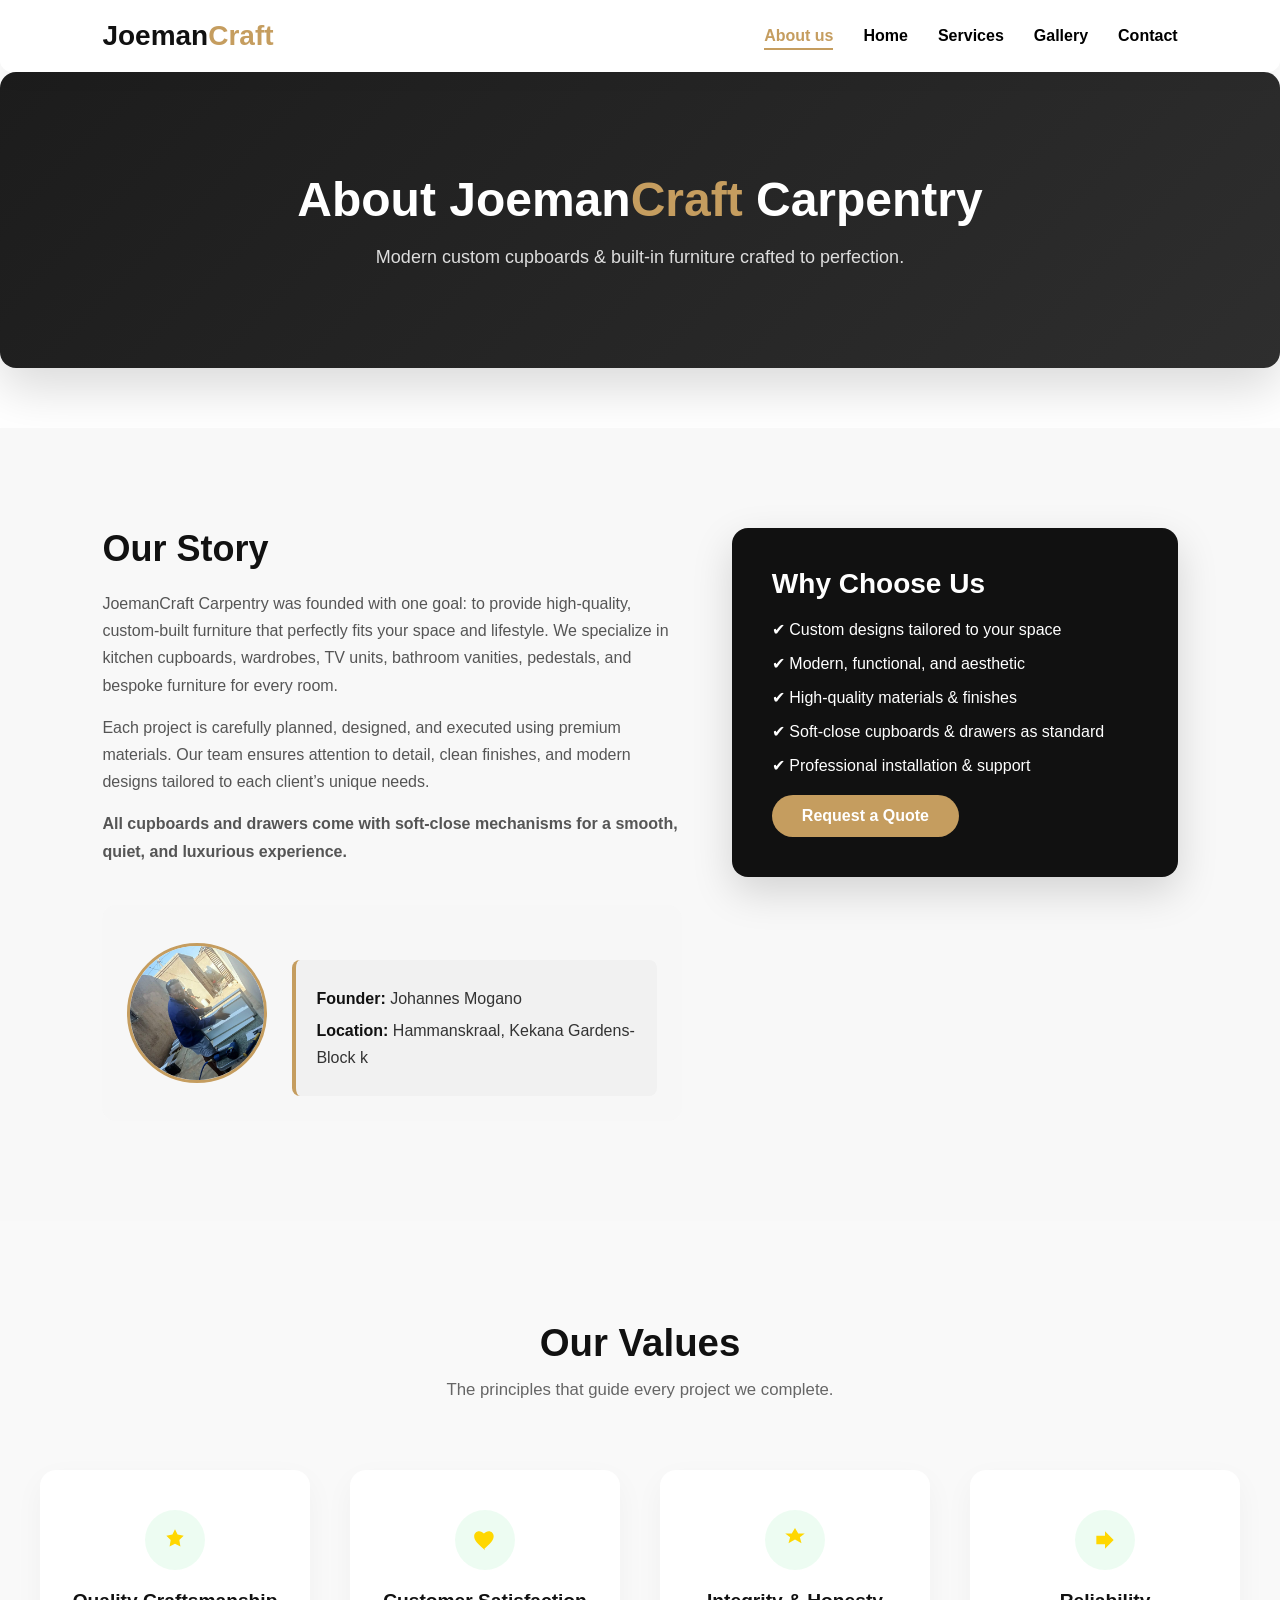
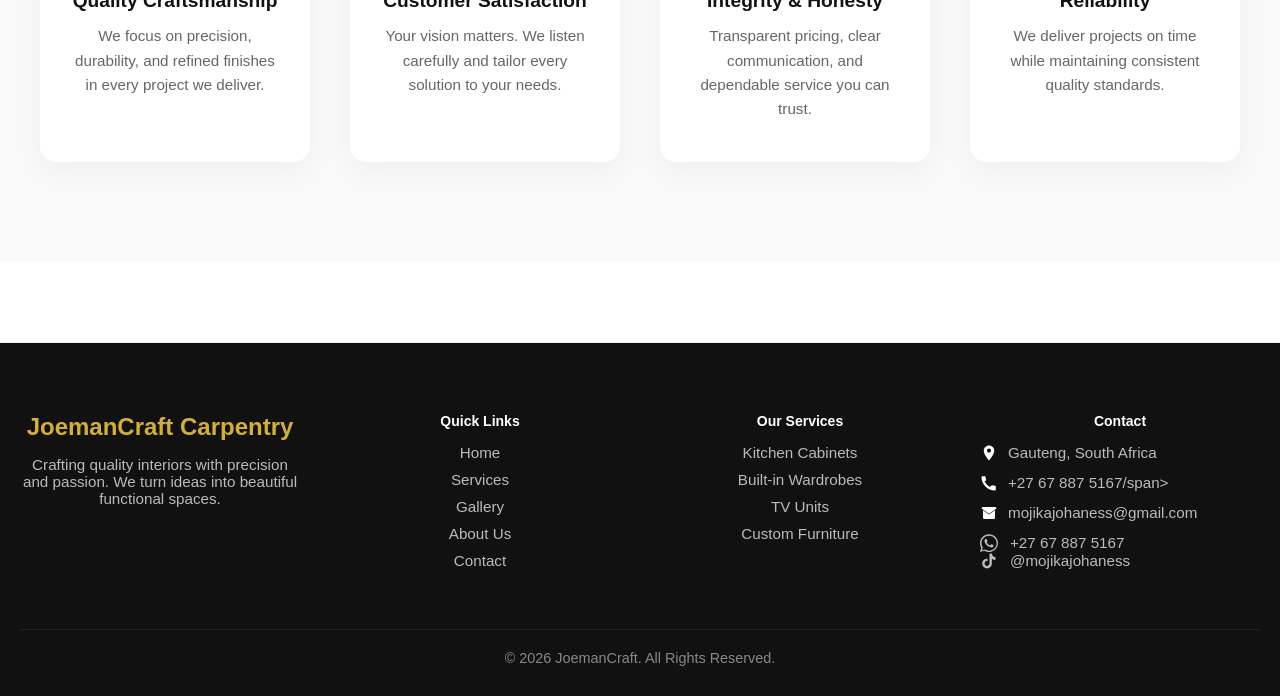
==== about.html @ 2ada07b4 "Initial commit" ====
<!DOCTYPE html>
<html lang="en">
<head>
    <meta charset="UTF-8">
    <meta name="viewport" content="width=device-width, initial-scale=1.0">
    <title>About Us - JoemanCraft</title>
    <link rel="stylesheet" href="style.css">
</head>
<body>

    <header>
    <nav class="navbar">
        <a href="index.html" class="logo">Joeman<span class="brand-gold">Craft</span></a>
        <ul class="nav-links">
            <li><a href="about.html" class="active">About us</a></li>
            <li><a href="index.html">Home</a></li>
            <li><a href="services.html">Services</a></li>
            <li><a href="gallery.html">Gallery</a></li>
            <li><a href="contact.html">Contact</a></li>
        </ul>
    </nav>
</header>


    <!-- HERO / PAGE TITLE -->
    <section class="page-hero">
        <h1>About Joeman<span class="brand-gold">Craft</span> Carpentry</h1>
        <p>Modern custom cupboards & built-in furniture crafted to perfection.</p>
    </section>

    <!-- FULL ABOUT SECTION -->
    <section class="about-page">
        <div class="about-container">

           
            <div class="about-text">
                <h2>Our Story</h2>
                <p>
                    JoemanCraft Carpentry was founded with one goal: to provide high-quality, custom-built
                    furniture that perfectly fits your space and lifestyle. We specialize in
                    kitchen cupboards, wardrobes, TV units, bathroom vanities, pedestals, and
                    bespoke furniture for every room.
                </p>
                <p>
                    Each project is carefully planned, designed, and executed using premium
                    materials. Our team ensures attention to detail, clean finishes, and
                    modern designs tailored to each client’s unique needs.
                </p>
                <p class="about-highlight">
                    All cupboards and drawers come with soft-close mechanisms for a
                    smooth, quiet, and luxurious experience.
                </p>

                <div class="about-founder-box">
        <img src="images/founder.jpg" alt="Johannes Mogano - Founder of JoemanCraft"> 

                <div class="about-founder">
                <p><strong>Founder:</strong> Johannes Mogano</p>
                <p><strong>Location:</strong> Hammanskraal, Kekana Gardens-Block k</p>
            </div>
            </div>
</div>
            
            <div class="about-feature-box">
                <h3>Why Choose Us</h3>
                <ul>
                    <li>✔ Custom designs tailored to your space</li>
                    <li>✔ Modern, functional, and aesthetic</li>
                    <li>✔ High-quality materials & finishes</li>
                    <li>✔ Soft-close cupboards & drawers as standard</li>
                    <li>✔ Professional installation & support</li>
                </ul>
                <a href="contact.html" class="btn-primary">Request a Quote</a>
            </div>

        </div>
    </section>

<section class="values-section">
  <div class="values-container">

    <div class="values-header">
      <h2>Our Values</h2>
      <p>The principles that guide every project we complete.</p>
    </div>

    <div class="values-grid">

      <!-- Value 1 -->
      <div class="value-card">
        <div class="value-icon">
          <svg viewBox="0 0 24 24">
            <path fill="currentColor" d="M12 2l2.39 4.84L20 8l-4 3.89L17 18l-5-2.64L7 18l1-6.11L4 8l5.61-1.16z"/>
          </svg>
        </div>
        <h3>Quality Craftsmanship</h3>
        <p>We focus on precision, durability, and refined finishes in every project we deliver.</p>
      </div>


      <div class="value-card">
        <div class="value-icon">
          <svg viewBox="0 0 24 24">
            <path fill="currentColor" d="M12 21.35l-1.45-1.32C5.4 15.36 2 12.28 2 8.5 2 6 4 4 6.5 4c1.74 0 3.41 1.01 4.5 2.09C12.09 5.01 13.76 4 15.5 4 18 4 20 6 20 8.5c0 3.78-3.4 6.86-8.55 11.54z"/>
          </svg>
        </div>
        <h3>Customer Satisfaction</h3>
        <p>Your vision matters. We listen carefully and tailor every solution to your needs.</p>
      </div>

 
      <div class="value-card">
        <div class="value-icon">
          <svg viewBox="0 0 24 24">
            <path fill="currentColor" d="M12 1l3 5h6l-4.5 3.5L18 15l-6-3.5L6 15l1.5-5.5L3 6h6z"/>
          </svg>
        </div>
        <h3>Integrity & Honesty</h3>
        <p>Transparent pricing, clear communication, and dependable service you can trust.</p>
      </div>


      <div class="value-card">
        <div class="value-icon">
          <svg viewBox="0 0 24 24">
            <path fill="currentColor" d="M12 8V4l8 8-8 8v-4H4V8z"/>
          </svg>
        </div>
        <h3>Reliability</h3>
        <p>We deliver projects on time while maintaining consistent quality standards.</p>
      </div>

    </div>
  </div>
</section>


<footer class="footer">
  <div class="footer-container">

    <!-- Brand -->
    <div class="footer-col">
      <h3 class="footer-logo">JoemanCraft Carpentry</h3>
      <p>Crafting quality interiors with precision and passion. 
      We turn ideas into beautiful functional spaces.</p>
    </div>

    <!-- Quick Links -->
    <div class="footer-col">
      <h4>Quick Links</h4>
      <ul>
        <li><a href="index.html">Home</a></li>
        <li><a href="services.html">Services</a></li>
        <li><a href="gallery.html">Gallery</a></li>
        <li><a href="about.html">About Us</a></li>
        <li><a href="contact.html">Contact</a></li>
      </ul>
    </div>

    <!-- Services -->
    <div class="footer-col">
      <h4>Our Services</h4>
      <ul>
        <li>Kitchen Cabinets</li>
        <li>Built-in Wardrobes</li>
        <li>TV Units</li>
        <li>Custom Furniture</li>
      </ul>
    </div>

    <div class="footer-col">
  <h4>Contact</h4>

  <div class="footer-contact-item">
    <svg viewBox="0 0 24 24" class="footer-icon">
      <path fill="currentColor" d="M12 2C8.13 2 5 5.13 5 9c0 5.25 7 13 7 13s7-7.75 7-13c0-3.87-3.13-7-7-7zm0 9.5A2.5 2.5 0 1 1 12 6a2.5 2.5 0 0 1 0 5.5z"/>
    </svg>
    <span>Gauteng, South Africa</span>
  </div>

  <div class="footer-contact-item">
    <svg viewBox="0 0 24 24" class="footer-icon">
      <path fill="currentColor" d="M6.62 10.79a15.05 15.05 0 0 0 6.59 6.59l2.2-2.2a1 1 0 0 1 1-.24c1.12.37 2.33.57 3.59.57a1 1 0 0 1 1 1V21a1 1 0 0 1-1 1C10.07 22 2 13.93 2 4a1 1 0 0 1 1-1h3.5a1 1 0 0 1 1 1c0 1.26.2 2.47.57 3.59a1 1 0 0 1-.25 1l-2.2 2.2z"/>
    </svg>
    <span>+27 67 887 5167/span>
  </div>

  <div class="footer-contact-item">
    <svg viewBox="0 0 24 24" class="footer-icon">
      <path fill="currentColor" d="M20 4H4a2 2 0 0 0-2 2v.01L12 13l10-6.99V6a2 2 0 0 0-2-2zm0 4.25l-8 5.6-8-5.6V18a2 2 0 0 0 2 2h12a2 2 0 0 0 2-2V8.25z"/>
    </svg>
    <span> mojikajohaness@gmail.com</span>
  </div>

<!-- WhatsApp -->
  <a href="https://wa.me/27678875167" target="_blank" class="social-item">
    <svg viewBox="0 0 32 32" class="social-icon">
      <path fill="currentColor" d="M16 .396C7.163.396 0 7.559 0 16.396c0 2.89.76 5.72 2.205 8.21L0 32l7.623-2.168a15.89 15.89 0 0 0 8.377 2.353c8.837 0 16-7.163 16-16S24.837.396 16 .396zm0 29.243c-2.512 0-4.973-.673-7.123-1.947l-.508-.302-4.522 1.287 1.208-4.412-.331-.519a13.36 13.36 0 0 1-2.056-7.17c0-7.42 6.038-13.457 13.457-13.457S29.582 9.156 29.582 16.576 23.544 29.64 16.125 29.64zm7.314-10.15c-.4-.2-2.364-1.166-2.73-1.298-.366-.133-.632-.2-.898.2-.266.4-1.032 1.298-1.266 1.566-.233.266-.466.3-.866.1-.4-.2-1.688-.622-3.214-1.984-1.187-1.058-1.988-2.366-2.222-2.766-.233-.4-.025-.616.175-.816.18-.18.4-.466.6-.7.2-.233.266-.4.4-.666.133-.266.066-.5-.033-.7-.1-.2-.898-2.164-1.23-2.964-.324-.78-.653-.674-.898-.686l-.766-.013c-.266 0-.7.1-1.066.5-.366.4-1.4 1.366-1.4 3.332s1.433 3.866 1.633 4.132c.2.266 2.822 4.307 6.84 6.04.956.413 1.7.66 2.28.844.958.305 1.83.262 2.52.159.77-.115 2.364-.966 2.697-1.9.333-.933.333-1.733.233-1.9-.1-.166-.366-.266-.766-.466z"/>
    </svg>
    <span>+27 67 887 5167</span>
  </a>

  <!-- TikTok -->
  <a href="https://www.tiktok.com/@mojikajohaness" target="_blank" class="social-item">
    <svg viewBox="0 0 24 24" class="social-icon">
      <path fill="currentColor" d="M19.589 6.686a4.793 4.793 0 0 1-3.77-4.237V2h-3.19v13.372c0 1.83-1.484 3.314-3.314 3.314a3.314 3.314 0 0 1 0-6.628c.274 0 .54.034.795.097V8.96a6.504 6.504 0 0 0-.795-.05A6.505 6.505 0 1 0 15.82 15.37V8.977a8.003 8.003 0 0 0 4.77 1.582V7.37a4.77 4.77 0 0 1-.001-.684z"/>
    </svg>
    <span>@mojikajohaness</span>
  </a>
</div>

  </div>

  <div class="footer-bottom">
    <p>© 2026 JoemanCraft. All Rights Reserved.</p>
  </div>
</footer>


</body>
</html>
---- style.css ----
:root {
    --primary: #111;
    --secondary: #c9a24d;
    --light: #f5f5f5;
    --grey: #888;
}

* {
    margin: 0;
    padding: 0;
    box-sizing: border-box;
}

body {
    font-family: 'Poppins', sans-serif;
    color: var(--primary);
}

/* HEADER */
.header {
    display: flex;
    justify-content: space-between;
    align-items: center;
    padding: 25px 8%;
    border-bottom: 1px solid #eee;
}

.logo {
    font-family: 'Montserrat', sans-serif;
    font-size: 24px;
    font-weight: 700;
}

.logo span {
    color: var(--secondary);
}

.nav a {
    margin-left: 30px;
    text-decoration: none;
    color: var(--primary);
    font-weight: 500;
}

.nav a:hover {
    color: var(--secondary);
}

/* HERO */
.hero {
    height: 80vh;
    display: flex;
    align-items: center;
    padding: 0 8%;
    background: linear-gradient(to right, #111, #333);
    color: white;
}

.hero h1 {
    font-family: 'Montserrat', sans-serif;
    font-size: 46px;
    margin-bottom: 20px;
}

.hero p {
    max-width: 550px;
    color: #ddd;
    margin-bottom: 30px;
}

/* BUTTONS */
.btn {
    padding: 12px 28px;
    background: var(--secondary);
    color: #111;
    text-decoration: none;
    font-weight: 600;
}

.btn-outline {
    background: transparent;
    border: 2px solid var(--secondary);
    color: var(--secondary);
}

/* SERVICES */
.services-preview {
    padding: 80px 8%;
    background: var(--light);
    text-align: center;
}

.services-preview h2 {
    font-family: 'Montserrat', sans-serif;
    margin-bottom: 50px;
}

.services-grid {
    display: grid;
    grid-template-columns: repeat(auto-fit, minmax(220px, 1fr));
    gap: 25px;
}

.service-box {
    padding: 40px;
    background: white;
    border: 1px solid #eee;
    font-weight: 500;
}

/* CTA */
.cta {
    padding: 80px 8%;
    background: #111;
    color: white;
    text-align: center;
}

/* FOOTER */
.footer {
    padding: 25px;
    text-align: center;
    border-top: 1px solid #eee;
    font-size: 14px;
    color: var(--grey);
}

/* PAGE HERO */
.page-hero {
    padding: 80px 8%;
    background: #111;
    color: white;
    text-align: center;
}

.page-hero h1 {
    font-family: 'Montserrat', sans-serif;
    font-size: 42px;
    margin-bottom: 15px;
}

.page-hero p {
    color: #ccc;
}

/* SERVICES PAGE */
.services-page {
    padding: 80px 8%;
    display: grid;
    grid-template-columns: repeat(auto-fit, minmax(280px, 1fr));
    gap: 40px;
}

.service-item {
    border: 1px solid #eee;
    padding: 35px;
    background: white;
}

.service-item h3 {
    font-family: 'Montserrat', sans-serif;
    margin-bottom: 15px;
}
/* MODERN SERVICES SECTION */
.services-preview-modern {
    padding: 80px 8%;
    background: #f9f9f9;
}

.services-preview-modern h2 {
    text-align: center;
    font-family: 'Montserrat', sans-serif;
    font-size: 40px;
    margin-bottom: 50px;
}

.service-card {
    display: flex;
    align-items: center;
    padding: 25px 30px;
    margin-bottom: 25px;
    background: white;
    border-left: 5px solid var(--secondary);
    transition: transform 0.3s ease, box-shadow 0.3s ease;
}

.service-card:hover {
    transform: translateY(-5px);
    box-shadow: 0px 10px 25px rgba(0,0,0,0.1);
}

.service-content h3 {
    font-family: 'Montserrat', sans-serif;
    font-size: 24px;
    margin-bottom: 8px;
    color: var(--primary);
}

.service-content p {
    font-size: 16px;
    color: var(--grey);
}

/* HOME PAGE MODERN ICON SERVICES */
.services-preview-modern-icons {
    padding: 80px 8%;
    background: #f9f9f9;
    text-align: center;
}

.services-preview-modern-icons h2 {
    font-family: 'Montserrat', sans-serif;
    font-size: 40px;
    margin-bottom: 10px;
}

.services-subtitle {
    color: var(--grey);
    margin-bottom: 50px;
    font-size: 18px;
}

.services-grid-icons {
    display: grid;
    grid-template-columns: repeat(auto-fit, minmax(180px, 1fr));
    gap: 30px;
}

.service-icon-card {
    background: white;
    padding: 30px 20px;
    border-radius: 12px;
    transition: transform 0.3s ease, box-shadow 0.3s ease;
    cursor: pointer;
}

.service-icon-card:hover {
    transform: translateY(-7px);
    box-shadow: 0px 15px 30px rgba(0,0,0,0.12);
}

.service-icon-card .icon {
    font-size: 36px;
    margin-bottom: 15px;
}

.service-icon-card h3 {
    font-family: 'Montserrat', sans-serif;
    font-size: 20px;
    margin-bottom: 8px;
}

.service-icon-card p {
    font-size: 15px;
    color: var(--grey);
}
/* PNG Icon Styling for Home Page Services */
.service-icon-card .icon img {
    width: 60px;           /* size of icon */
    height: 60px;          /* keeps square shape */
    object-fit: contain;    /* prevents stretching */
    margin-bottom: 15px;    /* space between icon and title */
}
.service-icon-card .icon img:hover {
    transform: scale(1.1);
    transition: transform 0.3s ease;
}
.soft-close-tagline {
    text-align: center;
    font-size: 16px;
    color: var(--secondary);
    margin-bottom: 40px;
    font-weight: 500;
}


/* MODERN HERO SECTION */
.hero-modern {
    background: linear-gradient(135deg, #f5f5f5, #e0e0e0); /* subtle gradient */
    padding: 120px 8%;
    text-align: center;
    border-radius: 20px; /* soft edges, not a box */
    box-shadow: 0 15px 40px rgba(0,0,0,0.08); /* soft floating effect */
    margin-bottom: 60px;
}

.hero-modern h1 {
    font-family: 'Montserrat', sans-serif;
    font-size: 48px;
    margin-bottom: 20px;
    color: #111;
}

.hero-modern p {
    font-size: 18px;
    color: #555;
    margin-bottom: 30px;
}

.hero-modern .btn-primary {
    display: inline-block;
    background-color: #c59d5f; /* premium gold accent */
    color: white;
    padding: 12px 30px;
    border-radius: 30px;
    font-weight: 600;
    text-decoration: none;
    transition: background 0.3s ease;
}

.hero-modern .btn-primary:hover {
    background-color: #a47c3f; /* slightly darker on hover */
}

.hero-buttons {
    display: flex;
    justify-content: center;
    gap: 20px; /* space between buttons */
    flex-wrap: wrap; /* keeps it neat on mobile */
}

/* Primary button (already exists) */
.btn-primary {
    display: inline-block;
    background-color: #c59d5f; /* premium gold */
    color: white;
    padding: 12px 30px;
    border-radius: 30px;
    font-weight: 600;
    text-decoration: none;
    transition: background 0.3s ease;
}

.btn-primary:hover {
    background-color: #a47c3f; /* darker gold on hover */
}

/* Secondary button for Request a Quote */
.btn-secondary {
    display: inline-block;
    background-color: #111; /* dark but elegant */
    color: white;
    padding: 12px 30px;
    border-radius: 30px;
    font-weight: 600;
    text-decoration: none;
    transition: background 0.3s ease, color 0.3s ease;
}

.btn-secondary:hover {
    background-color: #333; /* slightly lighter on hover */
    color: #c59d5f; /* optional: gold text on hover */
}

/* MODERN DARK HERO */
.hero-modern-dark {
    position: relative;
    background: linear-gradient(135deg, #1c1c1c, #2e2e2e);
    padding: 140px 8%;
    border-radius: 20px;
    color: white;
    text-align: center;
    overflow: hidden;
    margin-bottom: 60px;
    box-shadow: 0 20px 50px rgba(0,0,0,0.15);
}

.hero-modern-dark .hero-overlay {
    position: absolute;
    top: 0; left: 0; right: 0; bottom: 0;
    background: rgba(0,0,0,0.2); /* subtle overlay for depth */
    border-radius: 20px;
    z-index: 1;
}

.hero-modern-dark .hero-content {
    position: relative;
    z-index: 2;
}

.hero-modern-dark h1 {
    font-family: 'Montserrat', sans-serif;
    font-size: 50px;
    margin-bottom: 20px;
    line-height: 1.2;
}

.hero-modern-dark p {
    font-size: 18px;
    margin-bottom: 30px;
    color: #ddd;
}

.hero-buttons {
    display: flex;
    justify-content: center;
    gap: 20px;
    flex-wrap: wrap;
}

.btn-primary {
    display: inline-block;
    background-color: #c59d5f; /* gold accent */
    color: white;
    padding: 12px 30px;
    border-radius: 30px;
    font-weight: 600;
    text-decoration: none;
    transition: background 0.3s ease;
}

.btn-primary:hover {
    background-color: #a47c3f;
}

.btn-secondary {
    display: inline-block;
    background-color: #333;
    color: white;
    padding: 12px 30px;
    border-radius: 30px;
    font-weight: 600;
    text-decoration: none;
    transition: background 0.3s ease, color 0.3s ease;
}

.btn-secondary:hover {
    background-color: #555;
    color: #c59d5f;
}

.soft-close-tagline {
    margin-top: 20px;
    font-size: 16px;
    color: #f5d78e; /* subtle gold */
    font-weight: 500;
}

/* BRAND NAME IN HERO */
.hero-modern-dark h1 {
    font-size: 64px;              /* BIG brand text */
    font-weight: 800;
    letter-spacing: 2px;
    margin-bottom: 20px;
    color: #ffffff;               /* Joeman in white */
    text-transform: uppercase;
}

/* GOLD "Craft" */
.hero-modern-dark h1 span {
    color:     #d4af37;           /* premium gold */
margin-left: 6px;
}

.hero-slogan {
    font-size: 18px;
    color: #ddd;
    margin-bottom: 30px;
    letter-spacing: 1px;
}

/* INITIAL STATE */
.animate-title,
.animate-slogan,
.animate-buttons,
.animate-tagline {
    opacity: 0;
    transform: translateY(70px);
    animation: slideUpFade 2s ease-out forwards;
}

/* STAGGERED TIMING */
.animate-title {
    animation-delay: 0.2s;
}

.animate-slogan {
    animation-delay: 0.6s;
}

.animate-buttons {
    animation-delay: 1s;
}

.animate-tagline {
    animation-delay: 1.4s;
}

/* KEYFRAMES */
@keyframes slideUpFade {
    from {
        opacity: 0;
        transform: translateY(70px);
    }
    to {
        opacity: 1;
        transform: translateY(0);
    }
}
/* =======================
   SERVICES HERO SECTION
======================= */

    .services-hero {
    position: relative;
    background: none;
    height: 80vh;
    min-height: 520px;
    border-radius: 20px;
    overflow: hidden;
    margin-bottom: 100px;
}
/* OVERLAY */
.services-hero-overlay {
    position: absolute;
    inset: 0;
    background: rgba(0,0,0,0.45);
    z-index: 1;
}

/* CONTENT */
.services-hero-content {
    position: relative;
    z-index: 2;
    height: 100%;
    display: flex;
    flex-direction: column;
    justify-content: center;
    align-items: center;
    text-align: center;
    color: #fff;
}

.services-hero-content h1 {
    font-size: 52px;
    font-weight: 800;
    margin-bottom: 15px;
    text-transform: uppercase;
}

.services-hero-content p {
    font-size: 18px;
    color: #ddd;
    max-width: 600px;
}

.services-hero-slider{
    position: absolute;
    inset: 0;
    z-index:0;
    overflow: hidden;
}
.services-hero-slides{
    display:flex;
    width: 100%;
    height: 100%;
    transform: translateX(0);
    transition: transform 1s ease-in-out;
}
.services-hero-slides img {
    width: 100vw;
    height: 100%;
    object-fit: contain;
    background:fixed;
    flex-shrink:0;
}

/* HOME ABOUT PREVIEW SECTION */
.about-preview {
    padding: 80px 8%;
    text-align: center;
    background-color: #ffffff;
}

.about-preview h2 {
    font-size: 36px;
    margin-bottom: 20px;
    color: #111;
}

.about-preview p {
    font-size: 16px;
    color: #555;
    max-width: 700px;
    margin: 0 auto 30px auto;
    line-height: 1.7;
}

/* Button already exists, this just ensures spacing */
.about-preview .btn-secondary {
    margin-top: 10px;
    display: inline-block;
}

/* Responsive */
@media (max-width: 768px) {
    .about-preview h2 {
        font-size: 30px;
    }
}
.about-preview h2 span {
    color: #c59d5f; /* gold */
}

.brand-gold {
    color: #c59d5f; /* premium gold */
}
 /* PAGE HERO */
.page-hero {
    background: linear-gradient(135deg, #1c1c1c, #2e2e2e);
    padding: 100px 8%;
    text-align: center;
    color: white;
    border-radius: 16px;
    margin-bottom: 60px;
    box-shadow: 0 20px 50px rgba(0,0,0,0.15);
}

.page-hero h1 {
    font-size: 48px;
    margin-bottom: 20px;
}

.page-hero p {
    font-size: 18px;
    color: #ddd;
}

/* FULL ABOUT PAGE */
.about-page {
    padding: 100px 8%;
    background-color: #f8f8f8;
}

.about-container {
    display: grid;
    grid-template-columns: 1.3fr 1fr;
    gap: 50px;
    align-items: start;
}

.about-text h2 {
    font-size: 36px;
    margin-bottom: 20px;
    color: #111;
}

.about-text p {
    font-size: 16px;
    line-height: 1.7;
    color: #555;
    margin-bottom: 15px;
}

.about-highlight {
    font-weight: 600;
    color: #333;
}

/* FEATURE BOX */
.about-feature-box {
    background: #111;
    color: white;
    padding: 40px;
    border-radius: 16px;
    box-shadow: 0 15px 40px rgba(0,0,0,0.15);
    text-align: left;
}

.about-feature-box h3 {
    font-size: 28px;
    margin-bottom: 20px;
}

.about-feature-box ul {
    list-style: none;
    padding: 0;
    margin-bottom: 20px;
}

.about-feature-box li {
    font-size: 16px;
    margin-bottom: 15px;
}

.about-feature-box a.btn-primary {
    display: inline-block;
}

/* RESPONSIVE */
@media (max-width: 900px) {
    .about-container {
        grid-template-columns: 1fr;
    }

    .about-feature-box {
        margin-top: 30px;
    }
}
 /* NAVBAR */
.navbar {
    display: flex;
    justify-content: space-between;
    align-items: center;
    padding: 20px 8%;
    background-color: #ffffff;/*white*/
    border-radius: 0 0 12px 12px;
    box-shadow: 0 5px 20px rgba(0,0,0,0.1);
    position: sticky;
    top: 0;
    z-index: 100;
}

.navbar .logo {
    font-size: 28px;
    font-weight: 800;
    color: #111;
    text-decoration: none;
}

.navbar .logo .brand-gold {
    color: #c59d5f; /* gold */
}

.navbar .nav-links {
    list-style: none;
    display: flex;
    gap: 30px;
}

.navbar .nav-links li a {
    color: #000000;
    text-decoration: none;
    font-weight: 600;
    transition: color 0.3s, border-bottom 0.3s;
    padding-bottom: 4px;
    border-bottom: 2px solid transparent; /* for hover effect */
}

.navbar .nav-links li a:hover {
    color: #c59d5f; /* gold on hover */
    border-bottom: 2px solid #c59d5f;
}

.navbar .nav-links li a.active {
    color: #c59d5f;
    border-bottom: 2px solid #c59d5f;
}

/* RESPONSIVE - mobile */
@media (max-width: 768px) {
    .navbar {
        flex-direction: column;
        align-items: flex-start;
    }

    .navbar .nav-links {
        flex-direction: column;
        gap: 15px;
        width: 100%;
    }
}
.navbar {
    box-shadow: 0 5px 20px rgba(0,0,0,0.05);
}
.navbar {
    font-family: 'Segoe UI', 'Roboto', sans-serif; /* modern clean font */
}

/* Founder & Location box */
.about-founder {
    margin-top: 30px;
    padding: 20px;
    background-color: #f1f1f1;
    border-left: 4px solid #c59d5f; /* gold accent */
    border-radius: 8px;
}

.about-founder p {
    font-size: 16px;
    color: #333;
    margin: 5px 0;
}

.about-founder strong {
    color: #111;
}
/* Founder box */
.about-founder-box {
    display: flex;
    align-items: center;
    gap: 25px;
    margin-top: 40px;
    padding: 25px;
    background-color: #f7f7f7;
    border-radius: 14px;
}

/* Founder image */
.about-founder-box img {
    width: 140px;
    height: 140px;
    object-fit: cover;
    border-radius: 50%; /* modern circular look */
    border: 3px solid #c59d5f; /* gold accent */
}

.services-page {
    display: flex;
    gap:50px;
    position: relative;
    padding: 80px 8%;
    background-color: #fff;
}
.services-left{
    flex: 0 0 35%;
    position: relative;
}
.service-page::before{
    content:'';
    position: absolute;
    left: 0;
    top: 0;
    width:35%;
    height:100%;
    background: url('images/wood-pattern.png') no-repeat center;
    background-size: cover;
    opacity:0.03;
    pointer-events: none;
    z-index:0;
}
.side-accent{
    position: absolute;
    left:0;
    top:0;
    height: 100%;
    width:4px;
    background-color: #c59d5f;
    border-radius:2px;
    z-index:1;
}
.side-accent-text{
    position: absolute;
    left: 10px;
    top: 20px;
    writing-mode: vertical-rl;
    transform: rotate(180deg);
    font-size: 18px;
    color: #c59d5f;
    font-weight: 600;
    letter-spacing: 2px;
    z-index: 1;
}

.services-page h2 {
    text-align: center;
    font-size: 36px;
    margin-bottom: 60px;
}

.services-grid {
    display: flex;
    flex-direction: column;
    gap: 40px;
}
.service-card:nth-child(odd){
    align-self:flex-start;
    max-width: 500px;
}
.service-card:nth-child(even){
    align-self: flex-end;
    max-width:500px;
}

.service-card {
    background-color: #f8f8f8;
    border-radius: 14px;
    overflow: hidden; /* VERY IMPORTANT */
    display: flex;
    flex-direction: column; /* forces image on top, text below */
    transition: transform 0.3s ease, box-shadow 0.3s ease;
}

/* Service images */
.service-card img {
    width: 100%;
    height: auto;
    object-fit: contain;
    display: block; /* prevents weird spacing */
}


.service-card h3 {
    font-size: 20px;
    margin: 20px 20px 10px;
    color: #111;
}

.service-card p {
    font-size: 15px;
    color: #555;
    margin: 0 20px 25px;
    line-height: 1.6;
}

.service-card:hover {
    transform: translateY(-5px);
    box-shadow: 0 15px 30px rgba(0,0,0,0.1);
}
/* Services summary section */
.services-summary {
    position: relative;
    z-index: 2;
    padding-left: 30px;
    opacity: 0; /* start hidden for animation */
    transform: translateY(20px);
    transition: opacity 1s ease-out, transform 1s ease-out;
}

.services-summary h2 {
    font-size: 28px;
    margin-bottom: 20px;
    color: #111;
}

.services-summary p {
    font-size: 15px;
    color: #555;
    margin-bottom:  15px;
    line-height: 1.7;
}
.services-right{
    flex: 1;
}
/* Fade-in when visible */
.fade-in-section.visible {
    opacity: 1;
    transform: translateY(0);
}


/* FADE SLIDER MODE */
.services-hero-slides {
    position: relative;
    width: 100%;
    height: 100%;
}

.services-hero-slides img {
    position: absolute;
    inset: 0;
    width: 100%;
    height: 100%;
    object-fit: contain;
    opacity: 0;
    transition: opacity 0.4s ease-in-out;
}

/* Show active image */
.services-hero-slides img.active {
    opacity: 1;
}

/* DOTS */
.services-hero-dots {
    position: absolute;
    bottom: 25px;
    left: 50%;
    transform: translateX(-50%);
    display: flex;
    gap: 10px;
    z-index: 3;
}

.services-hero-dots .dot {
    width: 18px;
    height: 4px;
    background: rgba(255,255,255,0.4);
    border-radius: 2px;
    transition: background 0.4s ease, width 0.4s ease;
}

.services-hero-dots .dot.active {
    background: #c59d5f; /* gold */
    width: 30px;
}

/* =====================
   GALLERY SECTION
===================== */
.gallery-section {
    padding: 80px 40px;
    max-width: 1400px;
    margin: auto;
}

.gallery-title {
    text-align: center;
    font-size: 2.6rem;
    font-weight: 800;
    margin-bottom: 10px;
}

.gallery-subtitle {
    text-align: center;
    color: #666;
    margin-bottom: 60px;
    font-size: 1.05rem;
}

/* =====================
   MASONRY GRID
===================== */
.gallery-grid {
    column-count: 3;
    column-gap: 20px;
}

.gallery-grid img {
    width: 100%;
    margin-bottom: 20px;
    border-radius: 14px;
    cursor: pointer;
    transition: transform 0.35s ease, opacity 0.35s ease;
    break-inside: avoid;
    background: #f2f2f2;
}

.gallery-grid img:hover {
    transform: scale(1.015);
    opacity: 0.9;
}

/* RESPONSIVE */
@media (max-width: 1024px) {
    .gallery-grid {
        column-count: 2;
    }
}

@media (max-width: 600px) {
    .gallery-grid {
        column-count: 1;
    }

    .gallery-section {
        padding: 60px 20px;
    }
}

/* =====================
   LIGHTBOX
===================== */
.lightbox {
    position: fixed;
    inset: 0;
    background: rgba(0, 0, 0, 0.92);
    display: none;
    align-items: center;
    justify-content: center;
    z-index: 9999;
}

.lightbox img {
    max-width: 90%;
    max-height: 85%;
    border-radius: 12px;
}

.lightbox-close {
    position: absolute;
    top: 25px;
    right: 35px;
    font-size: 42px;
    color: #fff;
    cursor: pointer;
}
/* =====================
   CONTACT HERO
===================== */
.contact-hero {
    text-align: center;
    padding: 100px 20px 60px;
    animation: fadeInUp 1s ease forwards;
}

.contact-hero h1 {
    font-size: 2.8rem;
    font-weight: 800;
    margin-bottom: 15px;
}

.contact-hero p {
    color: #666;
    font-size: 1.1rem;
}


/* =====================
   CONTACT INFO
===================== */
.contact-info {
    display: grid;
    grid-template-columns: repeat(auto-fit, minmax(250px, 1fr));
    gap: 30px;
    max-width: 1200px;
    margin: 60px auto;
    padding: 0 20px;
}

.contact-card {
    background: #fff;
    padding: 30px;
    border-radius: 14px;
    box-shadow: 0 8px 25px rgba(0,0,0,0.05);
    transition: transform 0.3s ease, box-shadow 0.3s ease;
}

.contact-card:hover {
    transform: translateY(-5px);
    box-shadow: 0 12px 35px rgba(0,0,0,0.08);
}

.contact-card h3 {
    margin-bottom: 10px;
    font-size: 1.1rem;
}

.contact-card p {
    color: #555;
}


/* =====================
   WHATSAPP SECTION
===================== */
.whatsapp-section {
    text-align: center;
    padding: 80px 20px 120px;
}

.whatsapp-section h2 {
    font-size: 2rem;
    margin-bottom: 15px;
}

.whatsapp-section p {
    color: #666;
    margin-bottom: 35px;
}

.whatsapp-btn {
    display: inline-block;
    padding: 16px 40px;
    background: #000;
    color: #fff;
    text-decoration: none;
    font-weight: 600;
    border-radius: 40px;
    transition: all 0.3s ease;
}

.whatsapp-btn:hover {
    background: #222;
    transform: translateY(-3px);
}


/* =====================
   FADE ANIMATION
===================== */
@keyframes fadeInUp {
    from {
        opacity: 0;
        transform: translateY(30px);
    }
    to {
        opacity: 1;
        transform: translateY(0);
    }
}
/* =====================
   WHATSAPP BUTTON PULSE
===================== */

/* =====================
   WHATSAPP SECTION
===================== */

.whatsapp-btn {
    display: inline-flex;
    align-items: center;
    gap: 10px;
    padding: 16px 40px;
    background: #25D366;
    color: #fff;
    text-decoration: none;
    font-weight: 600;
    border-radius: 40px;
    transition: all 0.3s ease;
    position: relative;
    animation: pulseGreen 3s infinite;
}

.whatsapp-btn:hover {
    background: #1ebe5d;
    transform: translateY(-3px);
}

/* Icon styling */
.whatsapp-icon {
    width: 20px;
    height: 20px;
    display: inline-block;
}


/* Soft pulse effect */
@keyframes pulse {
    0% {
        box-shadow: 0 0 0 0 rgba(0, 0, 0, 0.4);
    }
    70% {
        box-shadow: 0 0 0 12px rgba(0, 0, 0, 0);
    }
    100% {
        box-shadow: 0 0 0 0 rgba(0, 0, 0, 0);
    }
}
/* =====================
   GREEN PULSE ANIMATION
===================== */

@keyframes pulseGreen {
    0% {
        box-shadow: 0 0 0 0 rgba(37, 211, 102, 0.6);
    }
    70% {
        box-shadow: 0 0 0 14px rgba(37, 211, 102, 0);
    }
    100% {
        box-shadow: 0 0 0 0 rgba(37, 211, 102, 0);
    }
}
/* =====================
   FOOTER
===================== */

.footer {
    background: #111;
    color: #ddd;
    padding: 70px 20px 30px;
    margin-top: 80px;
}

.footer-container {
    max-width: 1300px;
    margin: auto;
    display: grid;
    grid-template-columns: repeat(auto-fit, minmax(220px, 1fr));
    gap: 40px;
}

.footer-logo {
    font-size: 1.5rem;
    font-weight: 700;
    margin-bottom: 15px;
    color: #d4af37;
}

.footer-col h4 {
    margin-bottom: 15px;
    color: #fff;
}

.footer-col p,
.footer-col li {
    font-size: 0.95rem;
    margin-bottom: 10px;
    color: #bbb;
}

.footer-col ul {
    list-style: none;
    padding: 0;
}

.footer-col a {
    text-decoration: none;
    color: #bbb;
    transition: color 0.3s ease;
}

.footer-col a:hover {
    color: gold;
}

.footer-bottom {
    text-align: center;
    border-top: 1px solid #222;
    margin-top: 50px;
    padding-top: 20px;
    font-size: 0.9rem;
    color: #888;
}
/* Footer Contact Icons */

.footer-contact-item {
    display: flex;
    align-items: center;
    gap: 10px;
    margin-bottom: 12px;
    color: #bbb;
    font-size: 0.95rem;
}

.footer-icon {
    width: 18px;
    height: 18px;
    color: white;
    flex-shrink: 0;
}
/* =====================
   FOOTER SOCIAL
===================== */

.footer-social {
    margin-top: 20px;
    display: flex;
    flex-direction: column;
    gap: 14px;
}

.social-item {
    display: flex;
    align-items: center;
    gap: 12px;
    text-decoration: none;
    color: #aaa;
    font-size: 0.95rem;
    transition: all 0.3s ease;
}

.social-icon {
    width: 18px;
    height: 18px;
    transition: transform 0.3s ease, filter 0.3s ease;
}

/* WhatsApp hover */
.social-item:first-child:hover {
    color: #25D366;
}

/* TikTok hover */
.social-item:last-child:hover {
    color: #fff;
}

.social-item:hover .social-icon {
    transform: scale(1.15);
}
/* =====================
   OUR VALUES SECTION
===================== */

.values-section {
    padding: 100px 20px;
    background: #f9f9f9;
}

.values-container {
    max-width: 1200px;
    margin: auto;
}

.values-header {
    text-align: center;
    margin-bottom: 70px;
}

.values-header h2 {
    font-size: 2.4rem;
    font-weight: 700;
    margin-bottom: 15px;
}

.values-header p {
    color: #666;
    font-size: 1.05rem;
}

.values-grid {
    display: grid;
    grid-template-columns: repeat(auto-fit, minmax(250px, 1fr));
    gap: 40px;
}

.value-card {
    background: #fff;
    padding: 40px 30px;
    border-radius: 16px;
    text-align: center;
    box-shadow: 0 10px 30px rgba(0,0,0,0.04);
    transition: transform 0.3s ease, box-shadow 0.3s ease;
}

.value-card:hover {
    transform: translateY(-6px);
    box-shadow: 0 18px 40px rgba(0,0,0,0.08);
}

.value-icon {
    width: 60px;
    height: 60px;
    margin: 0 auto 20px;
    background: #25D36615;
    display: flex;
    align-items: center;
    justify-content: center;
    border-radius: 50%;
    color: gold;
}

.value-icon svg {
    width: 26px;
    height: 26px;
}

.value-card h3 {
    font-size: 1.2rem;
    margin-bottom: 12px;
}

.value-card p {
    color: #666;
    font-size: 0.95rem;
    line-height: 1.6;
}
/* =====================
   GALLERY CTA SECTION
===================== */

.gallery-cta {
    padding: 100px 20px;
    background: #f4f4f4;
    text-align: center;
}

.gallery-cta-container {
    max-width: 800px;
    margin: auto;
}

.gallery-cta h2 {
    font-size: 2.2rem;
    margin-bottom: 15px;
    font-weight: 700;
}

.gallery-cta p {
    font-size: 1.05rem;
    color: #666;
    margin-bottom: 35px;
}

.gallery-btn {
    display: inline-block;
    padding: 14px 38px;
    background: #111;
    color: #fff;
    text-decoration: none;
    border-radius: 40px;
    font-weight: 600;
    transition: all 0.3s ease;
}

.gallery-btn:hover {
    background: #d4af37;
    transform: translateY(-3px);
}
/* Gallery CTA Icon */

.gallery-cta-icon {
    width: 70px;
    height: 70px;
    margin: 0 auto 25px;
    background: #25D36615;
    display: flex;
    align-items: center;
    justify-content: center;
    border-radius: 50%;
    color: #d4af37;
}

.gallery-cta-icon svg {
    width: 28px;
    height: 28px;
}
/* =====================
   CUSTOM DESIGN SECTION
===================== */

.custom-design {
    padding: 100px 20px;
    background: #ffffff;
    text-align: center;
    border-top: 1px solid #eee;
}

.custom-design-container {
    max-width: 900px;
    margin: auto;
}

.custom-design h2 {
    font-size: 2.2rem;
    font-weight: 700;
    margin-bottom: 25px;
}

.custom-design p {
    font-size: 1.05rem;
    color: #555;
    line-height: 1.8;
    margin-bottom: 20px;
}

.custom-btn {
    display: inline-block;
    margin-top: 20px;
    padding: 14px 40px;
    background: #111;
    color: #fff;
    text-decoration: none;
    border-radius: 40px;
    font-weight: 600;
    transition: all 0.3s ease;
}

.custom-btn:hover {
    background: #d4af37;
    transform: translateY(-3px);
}
/* =====================
   RESPONSIVE TABLET
===================== */
@media (max-width: 992px) {

    h1 {
        font-size: 38px !important;
    }

    h2 {
        font-size: 28px !important;
    }

    .services-hero {
        height: 65vh;
    }

    .footer-container {
        gap: 40px;
    }

    .values-grid {
        gap: 30px;
    }

}
/* =====================
   RESPONSIVE MOBILE
===================== */
@media (max-width: 768px) {

    section {
        padding: 70px 20px !important;
    }

    h1 {
        font-size: 30px !important;
    }

    h2 {
        font-size: 24px !important;
    }

    p {
        font-size: 0.95rem !important;
    }

    /* Hero Sections */
    .services-hero,
    .hero {
        height: 60vh;
        min-height: 420px;
    }

    .services-hero-content h1 {
        font-size: 28px;
    }

    .services-hero-content p {
        font-size: 0.95rem;
        padding: 0 15px;
    }

    /* Values */
    .value-card {
        padding: 30px 20px;
    }

    /* CTA Buttons */
    .gallery-btn,
    .custom-btn {
        width: 100%;
        max-width: 280px;
    }

    /* Footer */
    .footer {
        padding: 70px 20px 30px;
    }

    .footer-container {
        gap: 35px;
    }

    .footer-bottom {
        margin-top: 40px;
    }

}
/* =====================
   SMALL MOBILE
===================== */
@media (max-width: 480px) {

    h1 {
        font-size: 24px !important;
    }

    h2 {
        font-size: 20px !important;
    }

    .services-hero-content {
        padding: 0 15px;
    }

    .gallery-cta-icon,
    .value-icon {
        width: 55px;
        height: 55px;
    }

}
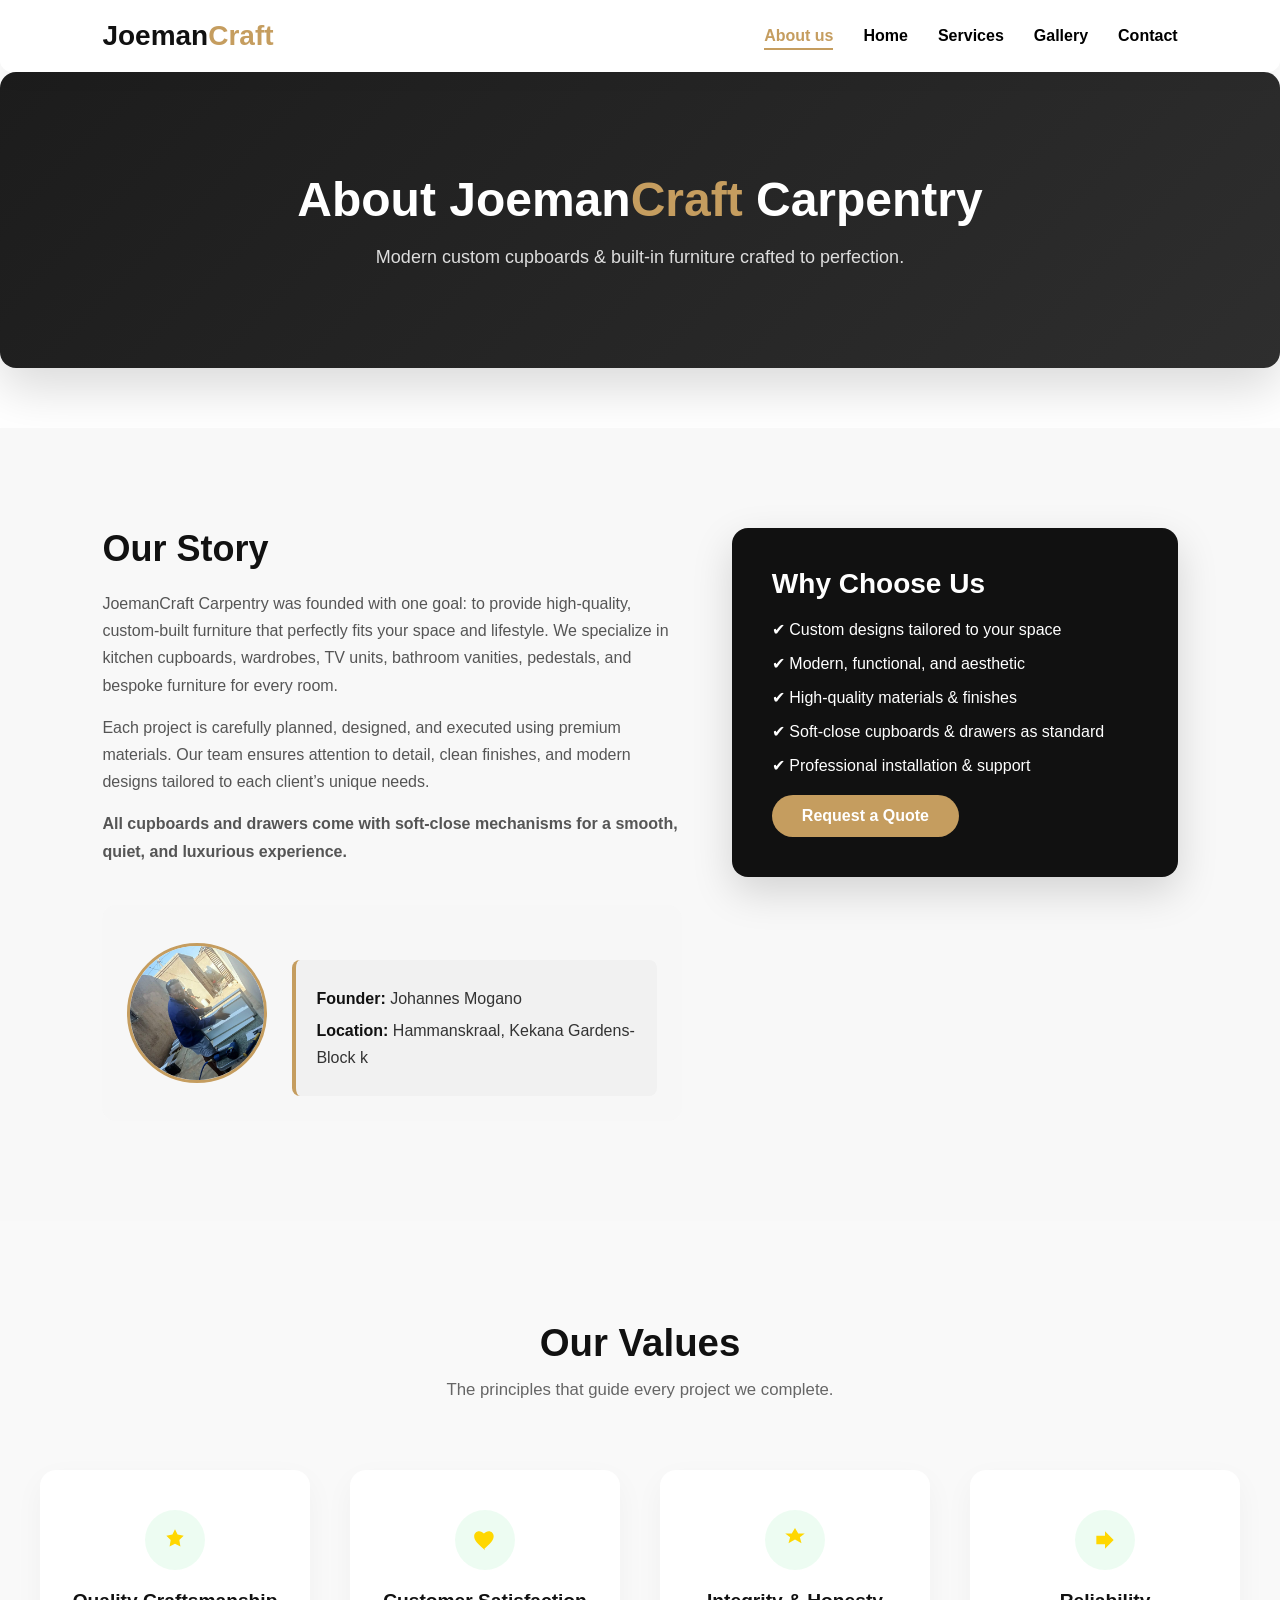
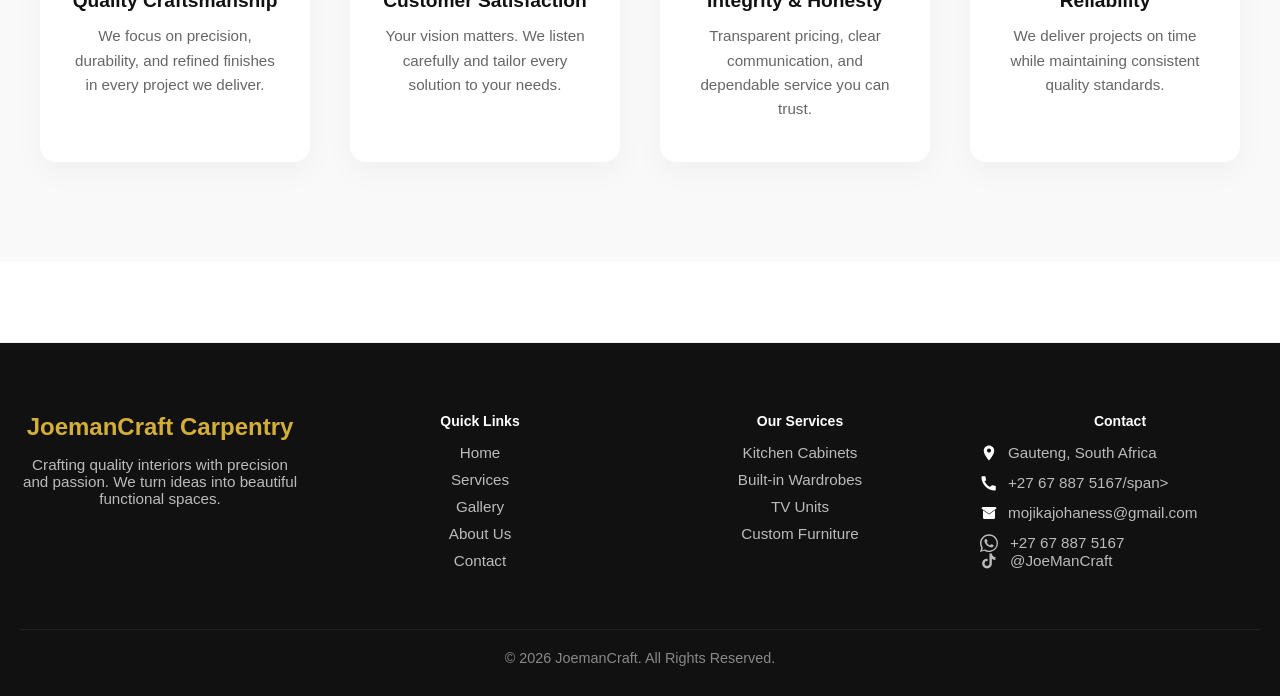
==== commit 42f8e4d1: "Added JoemanCraft favicon and Open Graph meta tags for better branding, sharing previews, and search" ====
--- a/about.html
+++ b/about.html
@@ -201,11 +201,11 @@
   </a>
 
   <!-- TikTok -->
-  <a href="https://www.tiktok.com/@mojikajohaness" target="_blank" class="social-item">
+  <a href="https://www.tiktok.com/@JoeManCraft" target="_blank" class="social-item">
     <svg viewBox="0 0 24 24" class="social-icon">
       <path fill="currentColor" d="M19.589 6.686a4.793 4.793 0 0 1-3.77-4.237V2h-3.19v13.372c0 1.83-1.484 3.314-3.314 3.314a3.314 3.314 0 0 1 0-6.628c.274 0 .54.034.795.097V8.96a6.504 6.504 0 0 0-.795-.05A6.505 6.505 0 1 0 15.82 15.37V8.977a8.003 8.003 0 0 0 4.77 1.582V7.37a4.77 4.77 0 0 1-.001-.684z"/>
     </svg>
-    <span>@mojikajohaness</span>
+    <span>@JoeManCraft</span>
   </a>
 </div>
 
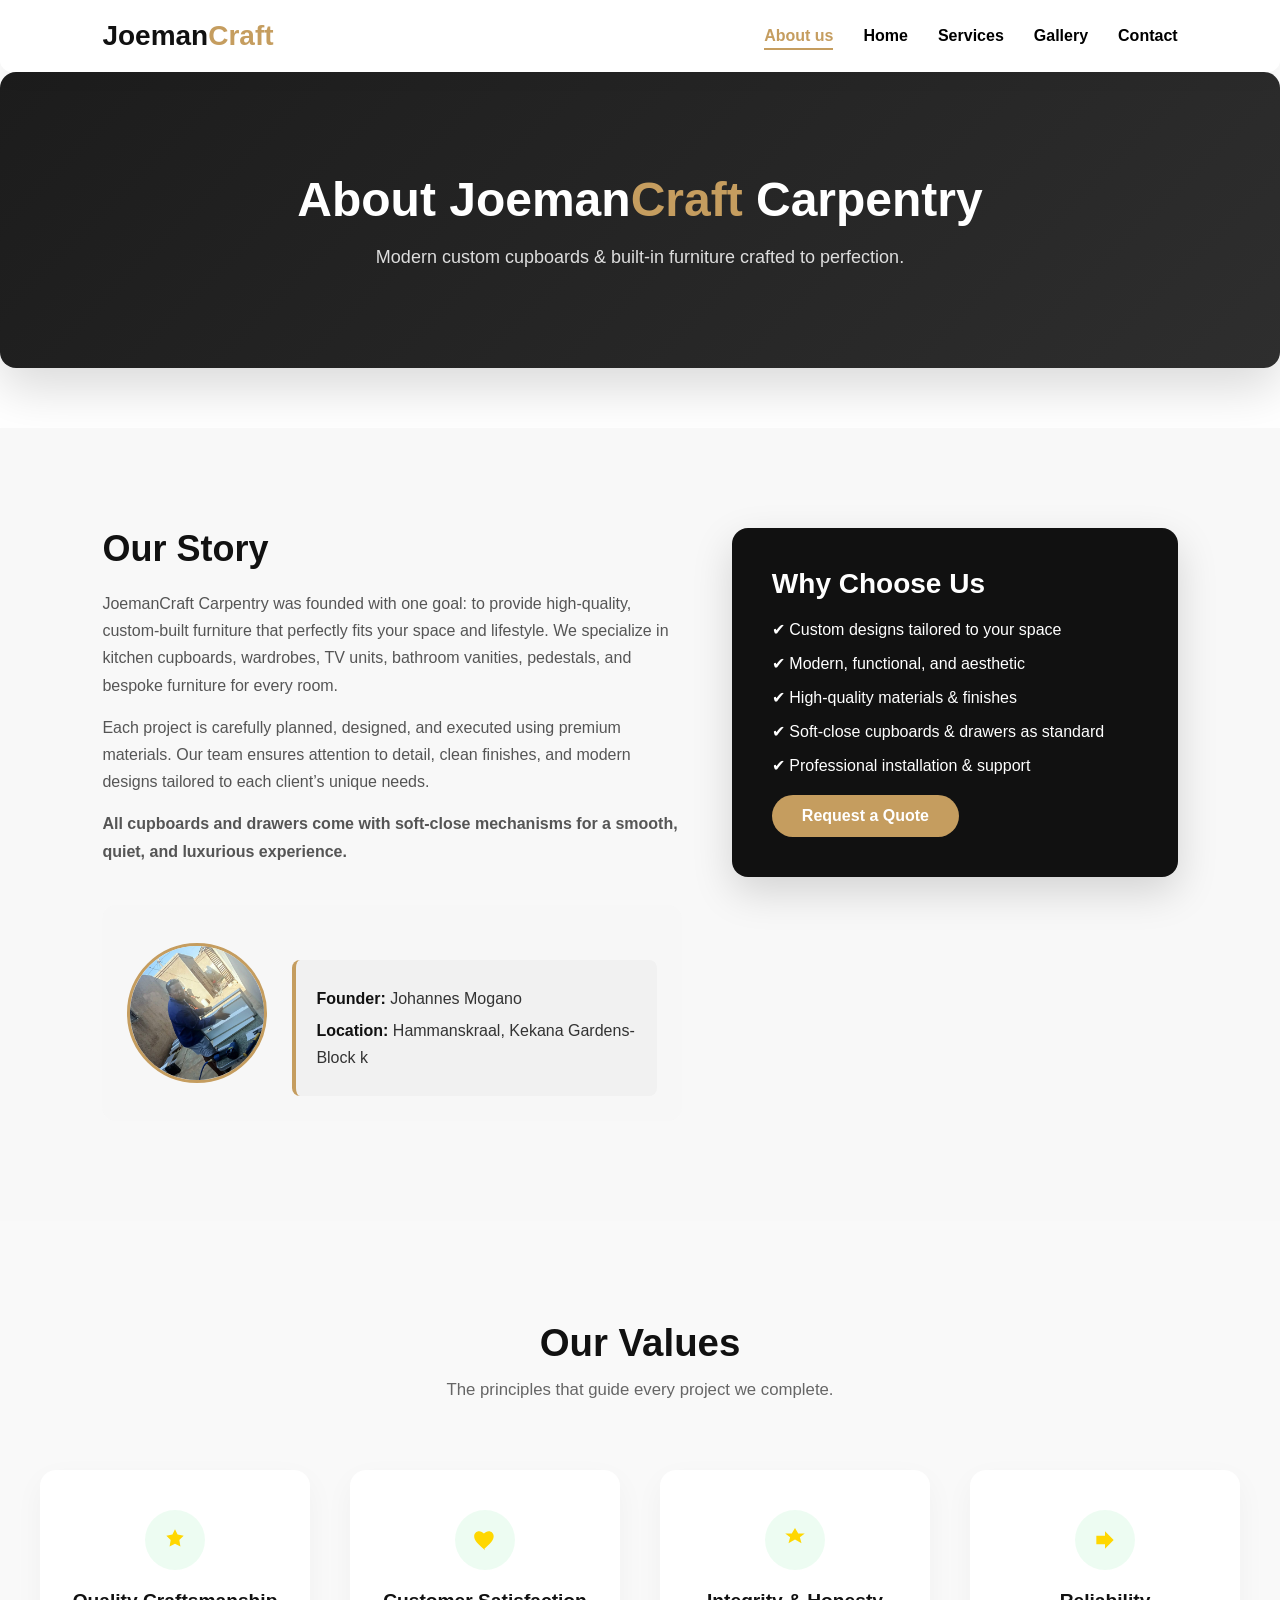
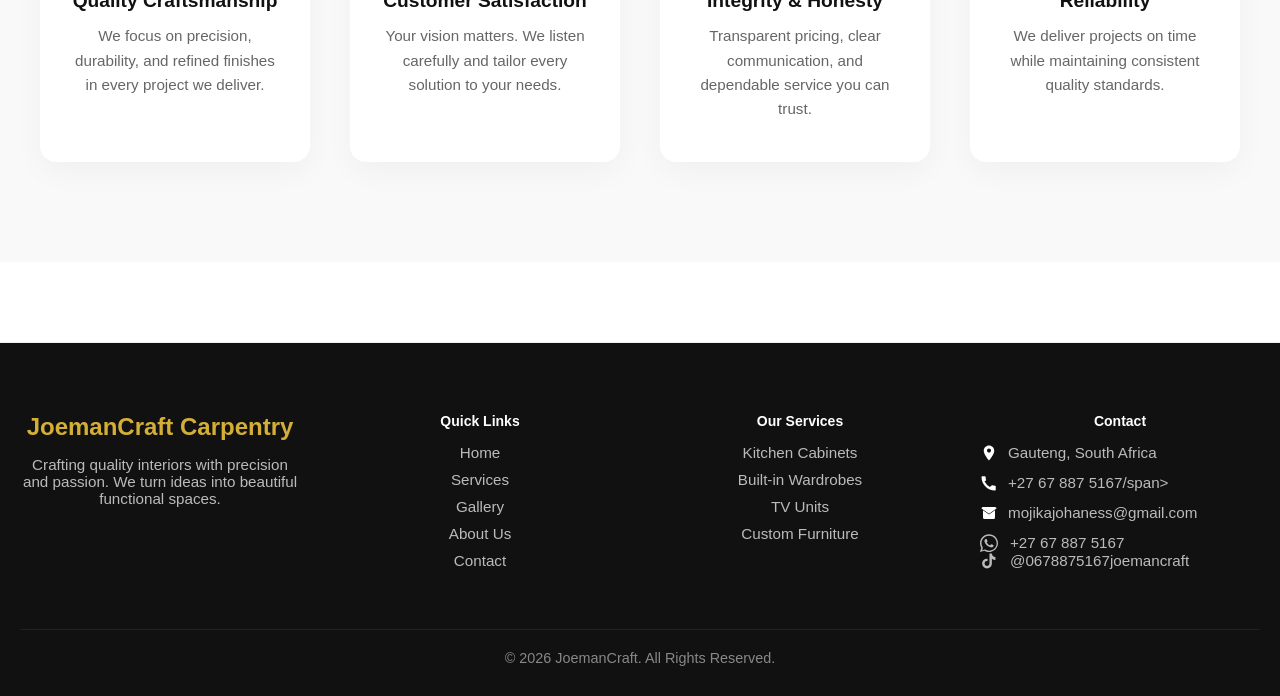
==== commit 29255cff: "Update TikTok username in footer contact section" ====
--- a/about.html
+++ b/about.html
@@ -201,11 +201,11 @@
   </a>
 
   <!-- TikTok -->
-  <a href="https://www.tiktok.com/@JoeManCraft" target="_blank" class="social-item">
+  <a href="https://www.tiktok.com/@0678875167joemancraft" target="_blank" class="social-item">
     <svg viewBox="0 0 24 24" class="social-icon">
       <path fill="currentColor" d="M19.589 6.686a4.793 4.793 0 0 1-3.77-4.237V2h-3.19v13.372c0 1.83-1.484 3.314-3.314 3.314a3.314 3.314 0 0 1 0-6.628c.274 0 .54.034.795.097V8.96a6.504 6.504 0 0 0-.795-.05A6.505 6.505 0 1 0 15.82 15.37V8.977a8.003 8.003 0 0 0 4.77 1.582V7.37a4.77 4.77 0 0 1-.001-.684z"/>
     </svg>
-    <span>@JoeManCraft</span>
+    <span>@0678875167joemancraft</span>
   </a>
 </div>
 
